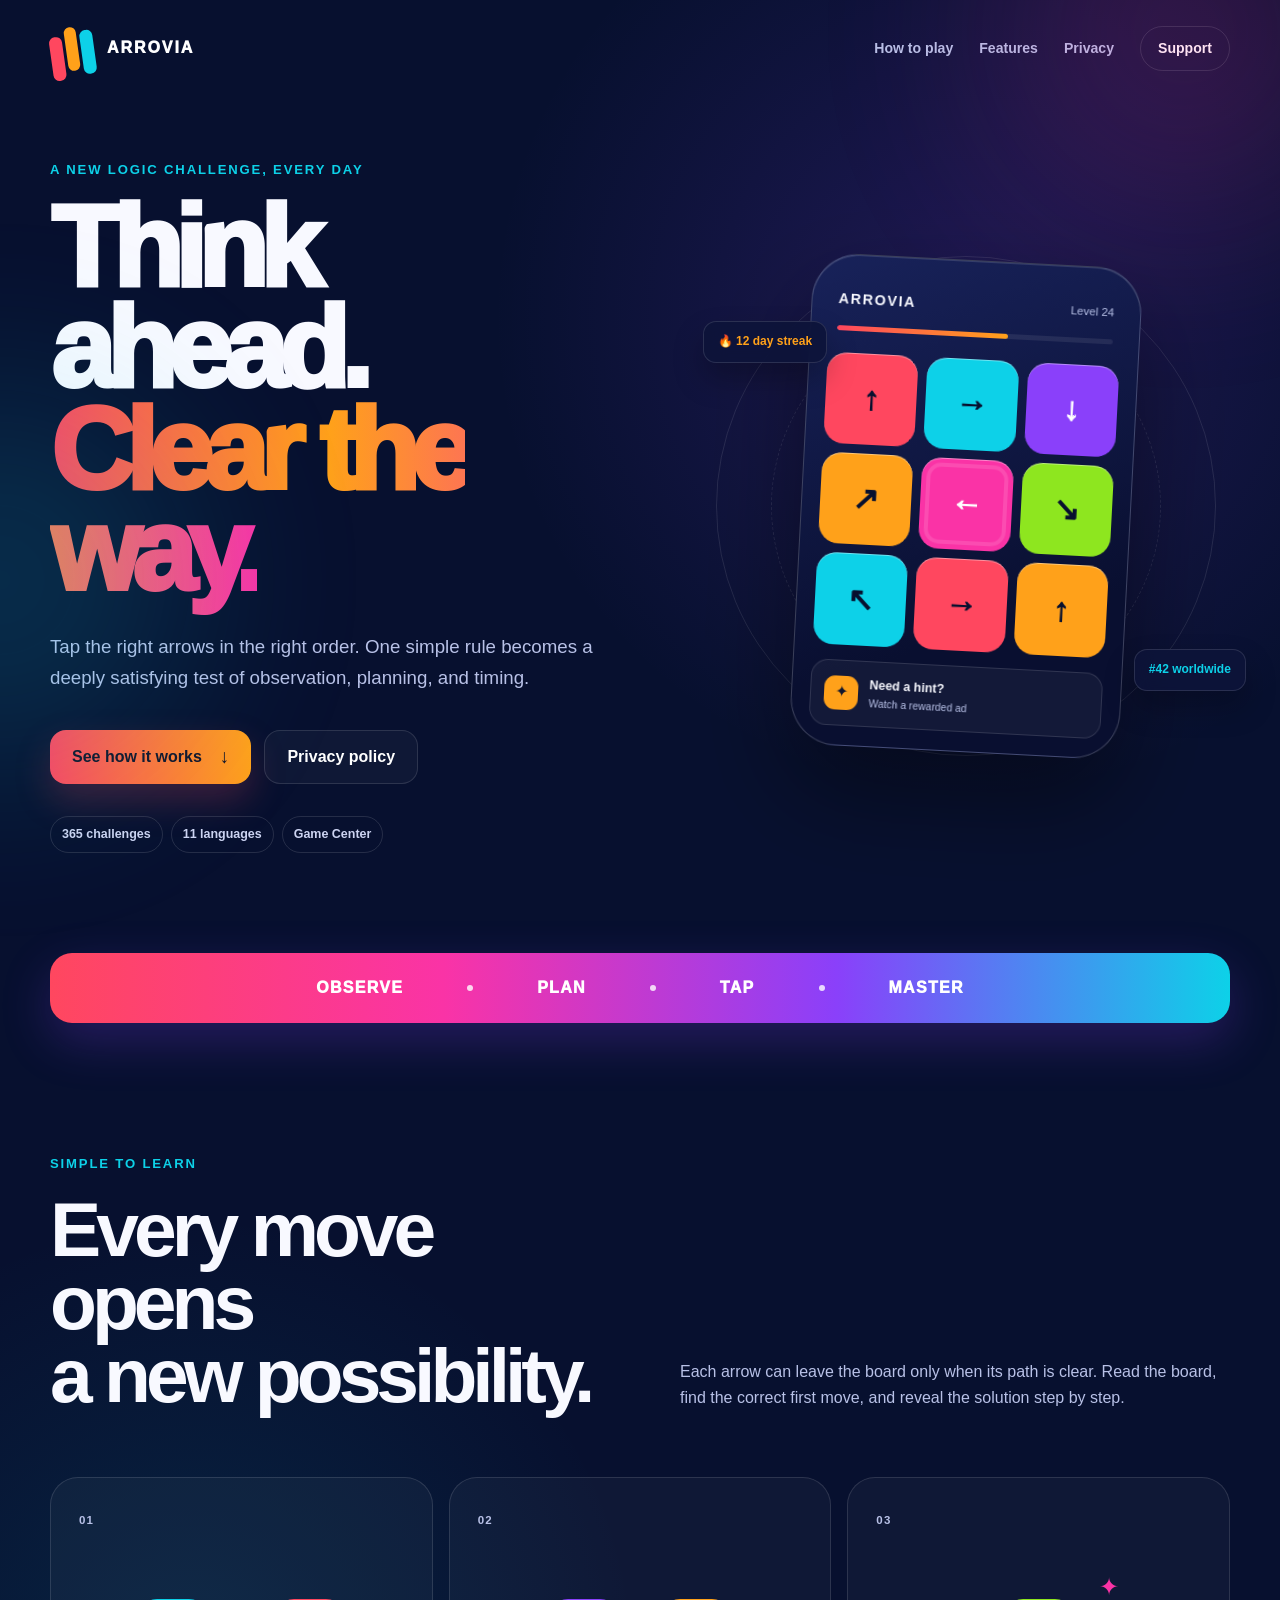
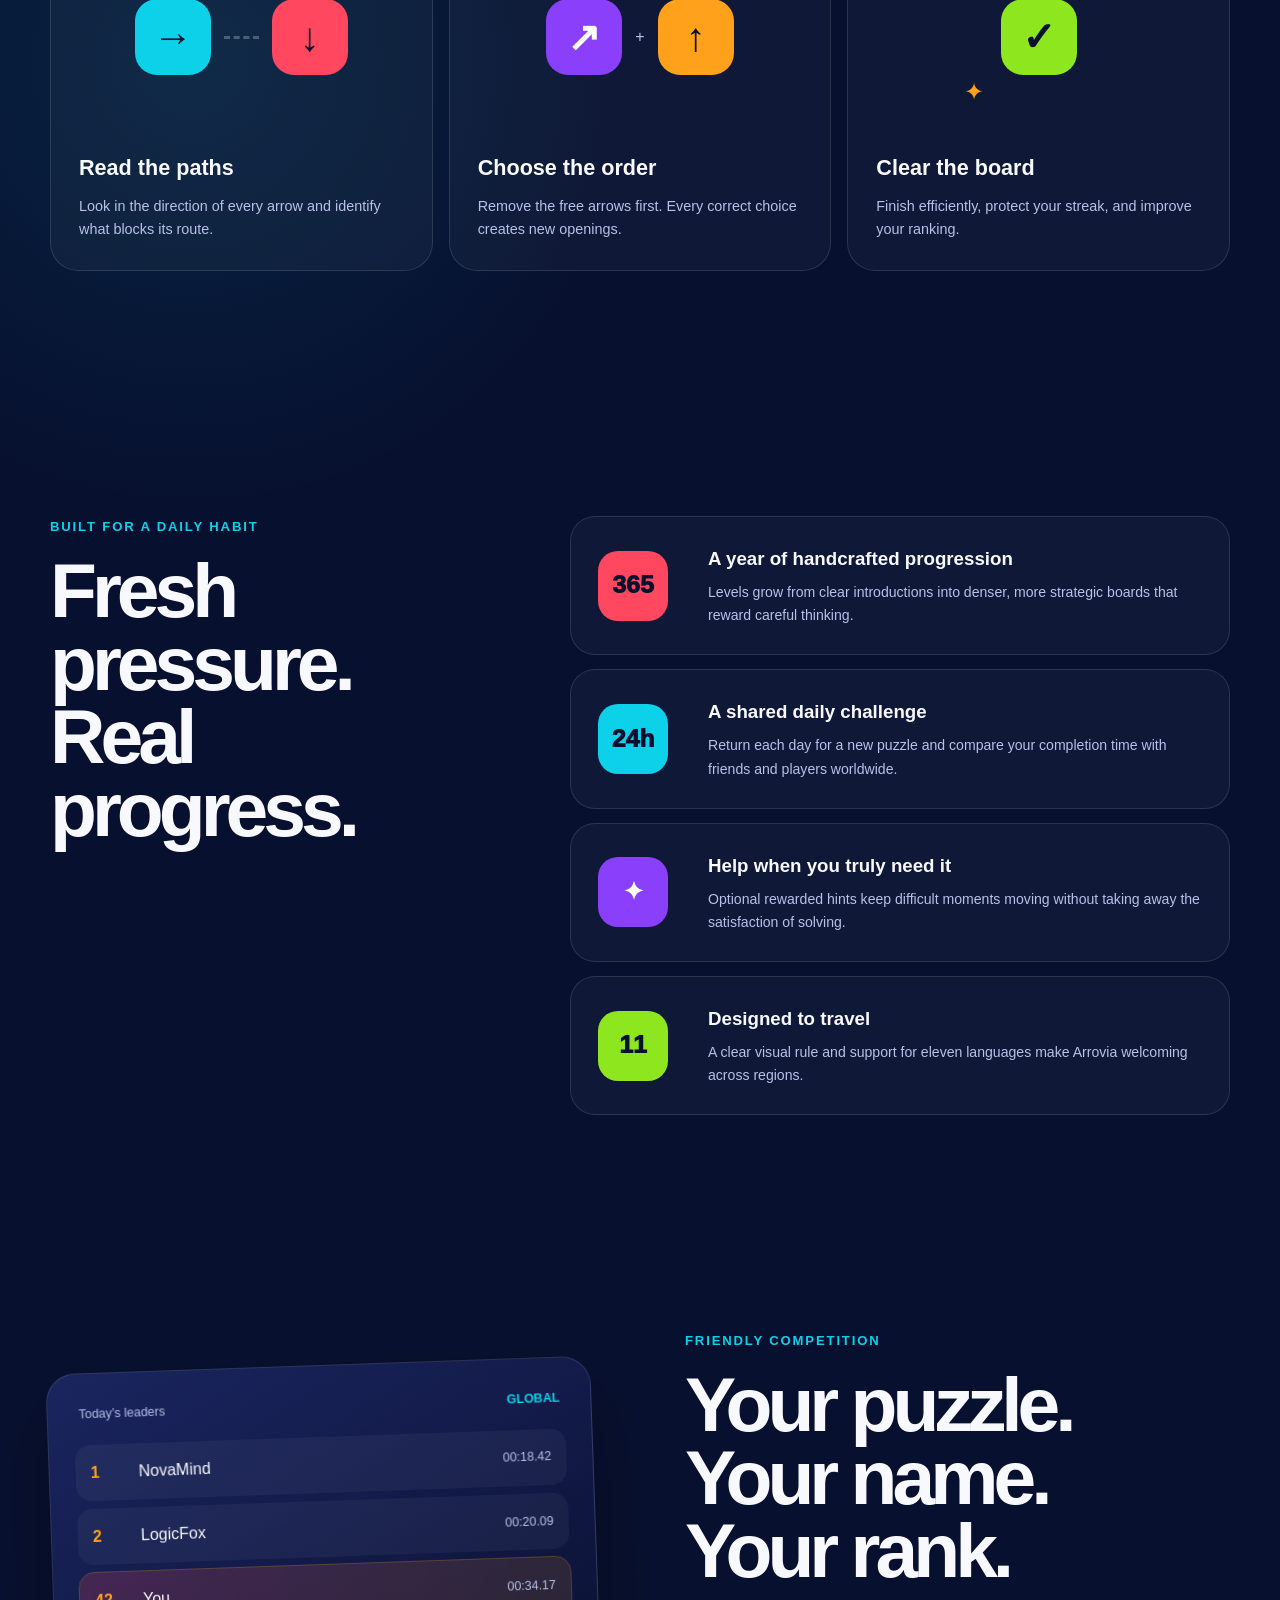
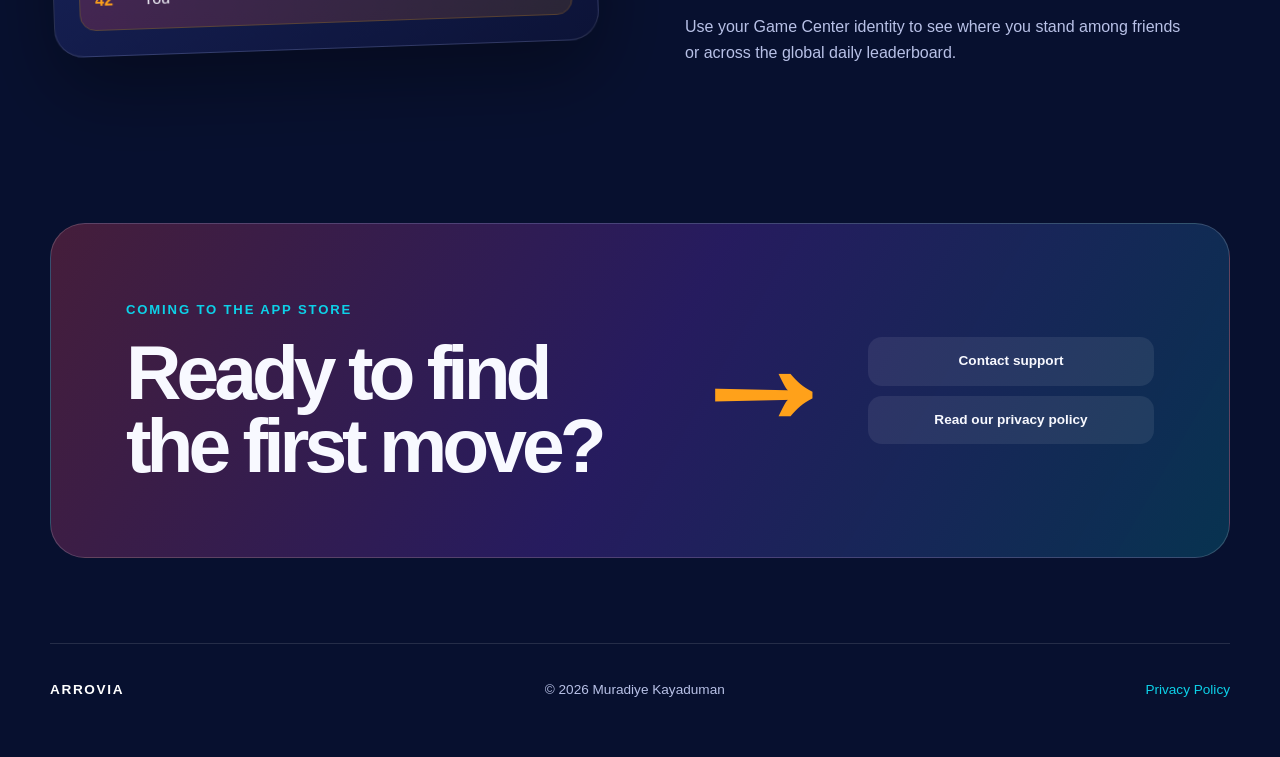
==== index.html @ 794c66dd "Add files via upload" ====
<!doctype html>
<html lang="en">
<head>
  <meta charset="utf-8">
  <meta name="viewport" content="width=device-width, initial-scale=1">
  <meta name="description" content="Arrovia is a colorful daily logic puzzle with hundreds of progressively challenging levels, rewarded hints, and Game Center leaderboards.">
  <meta name="theme-color" content="#07102f">
  <meta property="og:title" content="Arrovia — Think Ahead. Clear the Way.">
  <meta property="og:description" content="A vibrant logic puzzle that is easy to understand and increasingly difficult to master.">
  <meta property="og:type" content="website">
  <title>Arrovia — Daily Logic Puzzle</title>
  <link rel="stylesheet" href="styles.css">
</head>
<body class="landing-page">
  <div class="glow glow-one" aria-hidden="true"></div>
  <div class="glow glow-two" aria-hidden="true"></div>

  <header class="site-header">
    <a class="brand" href="#top" aria-label="Arrovia home">
      <span class="brand-mark" aria-hidden="true"><i></i><i></i><i></i></span>
      <span>ARROVIA</span>
    </a>
    <nav class="landing-nav" aria-label="Main navigation">
      <a href="#how">How to play</a>
      <a href="#features">Features</a>
      <a href="privacy.html">Privacy</a>
      <a class="nav-button" href="mailto:adiviumajans@gmail.com">Support</a>
    </nav>
  </header>

  <main id="top">
    <section class="launch-hero">
      <div class="launch-copy">
        <p class="eyebrow">A new logic challenge, every day</p>
        <h1>Think ahead.<br><span>Clear the way.</span></h1>
        <p>Tap the right arrows in the right order. One simple rule becomes a deeply satisfying test of observation, planning, and timing.</p>
        <div class="hero-actions">
          <a class="primary-button" href="#how">See how it works <span>↓</span></a>
          <a class="secondary-button" href="privacy.html">Privacy policy</a>
        </div>
        <div class="hero-tags" aria-label="Game highlights">
          <span>365 challenges</span>
          <span>11 languages</span>
          <span>Game Center</span>
        </div>
      </div>

      <div class="phone-scene" aria-label="Illustration of the Arrovia game board">
        <div class="orbit orbit-one"></div>
        <div class="orbit orbit-two"></div>
        <div class="phone-shell">
          <div class="phone-topbar"><strong>ARROVIA</strong><span>Level 24</span></div>
          <div class="mini-progress"><i></i></div>
          <div class="game-board" aria-hidden="true">
            <span class="coral">↑</span><span class="cyan">→</span><span class="violet">↓</span>
            <span class="orange">↗</span><span class="pink blocked">←</span><span class="lime">↘</span>
            <span class="cyan">↖</span><span class="coral">→</span><span class="orange">↑</span>
          </div>
          <div class="phone-hint"><span>✦</span><div><strong>Need a hint?</strong><small>Watch a rewarded ad</small></div></div>
        </div>
        <span class="floating-chip chip-one">🔥 12 day streak</span>
        <span class="floating-chip chip-two">#42 worldwide</span>
      </div>
    </section>

    <section class="color-ribbon" aria-label="Arrovia game qualities">
      <span>Observe</span><i></i><span>Plan</span><i></i><span>Tap</span><i></i><span>Master</span>
    </section>

    <section class="how-section" id="how">
      <div class="section-title">
        <p class="eyebrow">Simple to learn</p>
        <h2>Every move opens<br>a new possibility.</h2>
        <p>Each arrow can leave the board only when its path is clear. Read the board, find the correct first move, and reveal the solution step by step.</p>
      </div>

      <div class="steps-grid">
        <article>
          <span class="step-number">01</span>
          <div class="step-demo scan-demo"><b>→</b><em></em><b>↓</b></div>
          <h3>Read the paths</h3>
          <p>Look in the direction of every arrow and identify what blocks its route.</p>
        </article>
        <article>
          <span class="step-number">02</span>
          <div class="step-demo tap-demo"><b>↗</b><i>+</i><b>↑</b></div>
          <h3>Choose the order</h3>
          <p>Remove the free arrows first. Every correct choice creates new openings.</p>
        </article>
        <article>
          <span class="step-number">03</span>
          <div class="step-demo clear-demo"><b>✓</b><i>✦</i><em>✦</em></div>
          <h3>Clear the board</h3>
          <p>Finish efficiently, protect your streak, and improve your ranking.</p>
        </article>
      </div>
    </section>

    <section class="feature-section" id="features">
      <div class="feature-intro">
        <p class="eyebrow">Built for a daily habit</p>
        <h2>Fresh pressure.<br>Real progress.</h2>
      </div>
      <div class="feature-stack">
        <article class="feature-row coral-row">
          <span>365</span>
          <div><h3>A year of handcrafted progression</h3><p>Levels grow from clear introductions into denser, more strategic boards that reward careful thinking.</p></div>
        </article>
        <article class="feature-row cyan-row">
          <span>24h</span>
          <div><h3>A shared daily challenge</h3><p>Return each day for a new puzzle and compare your completion time with friends and players worldwide.</p></div>
        </article>
        <article class="feature-row violet-row">
          <span>✦</span>
          <div><h3>Help when you truly need it</h3><p>Optional rewarded hints keep difficult moments moving without taking away the satisfaction of solving.</p></div>
        </article>
        <article class="feature-row lime-row">
          <span>11</span>
          <div><h3>Designed to travel</h3><p>A clear visual rule and support for eleven languages make Arrovia welcoming across regions.</p></div>
        </article>
      </div>
    </section>

    <section class="leaderboard-section">
      <div class="rank-card">
        <div class="rank-head"><span>Today’s leaders</span><strong>GLOBAL</strong></div>
        <ol>
          <li><b>1</b><span>NovaMind</span><em>00:18.42</em></li>
          <li><b>2</b><span>LogicFox</span><em>00:20.09</em></li>
          <li class="you"><b>42</b><span>You</span><em>00:34.17</em></li>
        </ol>
      </div>
      <div class="leader-copy">
        <p class="eyebrow">Friendly competition</p>
        <h2>Your puzzle.<br>Your name.<br>Your rank.</h2>
        <p>Use your Game Center identity to see where you stand among friends or across the global daily leaderboard.</p>
      </div>
    </section>

    <section class="final-cta">
      <div>
        <p class="eyebrow">Coming to the App Store</p>
        <h2>Ready to find<br>the first move?</h2>
      </div>
      <div class="cta-mark" aria-hidden="true">→</div>
      <div class="cta-links">
        <a href="mailto:adiviumajans@gmail.com">Contact support</a>
        <a href="privacy.html">Read our privacy policy</a>
      </div>
    </section>
  </main>

  <footer>
    <strong>ARROVIA</strong>
    <span>© 2026 Muradiye Kayaduman</span>
    <a href="privacy.html">Privacy Policy</a>
  </footer>
</body>
</html>
---- styles.css ----
:root {
  --bg: #07102f;
  --panel: rgba(21, 31, 79, 0.72);
  --panel-strong: #111b4a;
  --text: #f8f9ff;
  --muted: #b8c1e7;
  --coral: #ff475f;
  --orange: #ffa11a;
  --cyan: #0dd1e8;
  --violet: #8a40fa;
  --lime: #8ee61f;
  --pink: #fa33a6;
  --line: rgba(255, 255, 255, 0.12);
}

* { box-sizing: border-box; }
html { scroll-behavior: smooth; }
body {
  margin: 0;
  min-width: 320px;
  color: var(--text);
  background:
    radial-gradient(circle at 76% 8%, rgba(138, 64, 250, 0.18), transparent 30rem),
    radial-gradient(circle at 15% 42%, rgba(13, 209, 232, 0.10), transparent 28rem),
    var(--bg);
  font-family: Inter, ui-rounded, "SF Pro Rounded", -apple-system, BlinkMacSystemFont, "Segoe UI", sans-serif;
  line-height: 1.65;
}

a { color: inherit; }
.glow { position: fixed; width: 24rem; height: 24rem; border-radius: 50%; filter: blur(100px); pointer-events: none; opacity: .16; }
.glow-one { top: -10rem; right: -6rem; background: var(--pink); }
.glow-two { bottom: 8rem; left: -12rem; background: var(--cyan); }

.site-header {
  width: min(1180px, calc(100% - 40px));
  margin: 0 auto;
  padding: 26px 0;
  display: flex;
  align-items: center;
  justify-content: space-between;
}
.brand { display: inline-flex; align-items: center; gap: 13px; color: white; text-decoration: none; font-weight: 950; letter-spacing: .12em; }
.brand-mark { width: 44px; height: 44px; display: grid; grid-template-columns: repeat(3, 1fr); gap: 3px; transform: rotate(-8deg); }
.brand-mark i { border-radius: 6px; }
.brand-mark i:nth-child(1) { background: var(--coral); transform: translateY(8px); }
.brand-mark i:nth-child(2) { background: var(--orange); }
.brand-mark i:nth-child(3) { background: var(--cyan); transform: translateY(5px); }
.contact-link { padding: 10px 18px; border: 1px solid var(--line); border-radius: 999px; text-decoration: none; color: var(--muted); font-weight: 750; }
.contact-link:hover { color: white; border-color: rgba(255,255,255,.35); }

main, footer { width: min(1180px, calc(100% - 40px)); margin-inline: auto; }
.hero { min-height: 560px; padding: 80px 0 90px; display: grid; grid-template-columns: 1.15fr .85fr; gap: 70px; align-items: center; }
.eyebrow { margin: 0 0 16px; color: var(--cyan); font-size: .82rem; font-weight: 900; letter-spacing: .14em; text-transform: uppercase; }
h1 { margin: 0; max-width: 760px; font-size: clamp(4rem, 9vw, 7.7rem); line-height: .88; letter-spacing: -.075em; font-weight: 950; }
h1 span { background: linear-gradient(90deg, var(--coral), var(--orange) 45%, var(--pink)); -webkit-background-clip: text; background-clip: text; color: transparent; }
.hero-text { max-width: 700px; margin: 32px 0 0; color: var(--muted); font-size: 1.15rem; }
.date-row { margin-top: 30px; display: flex; flex-wrap: wrap; gap: 10px; }
.date-row span { padding: 8px 12px; border: 1px solid var(--line); border-radius: 10px; color: #dce1fa; font-size: .82rem; }

.puzzle-art { width: min(100%, 400px); aspect-ratio: 1; margin-inline: auto; display: grid; grid-template-columns: repeat(3, 1fr); gap: 13px; transform: rotate(5deg); }
.tile { display: grid; place-items: center; border-radius: 30px; color: #08102e; font-size: clamp(2.4rem, 6vw, 4.8rem); font-weight: 950; box-shadow: 0 25px 50px rgba(0,0,0,.25), inset 0 1px rgba(255,255,255,.45); }
.tile:nth-child(2), .tile:nth-child(5) { transform: translateY(-18px); }
.coral { background: var(--coral); }.orange { background: var(--orange); }.cyan { background: var(--cyan); }
.violet { background: var(--violet); color: white; }.lime { background: var(--lime); }.pink { background: var(--pink); color: white; }

.quick-facts { display: grid; grid-template-columns: repeat(3, 1fr); border: 1px solid var(--line); border-radius: 26px; overflow: hidden; background: rgba(255,255,255,.035); backdrop-filter: blur(16px); }
.quick-facts article { padding: 28px; }
.quick-facts article + article { border-left: 1px solid var(--line); }
.quick-facts strong, .quick-facts span { display: block; }
.quick-facts strong { margin-bottom: 6px; font-size: 1.03rem; }
.quick-facts span { color: var(--muted); font-size: .9rem; }

.policy-layout { padding: 100px 0; display: grid; grid-template-columns: 210px minmax(0, 1fr); gap: 48px; align-items: start; }
aside { position: sticky; top: 28px; }
aside p { margin: 0 0 14px; color: var(--muted); font-size: .75rem; font-weight: 850; letter-spacing: .12em; text-transform: uppercase; }
aside nav { display: grid; gap: 3px; }
aside a { padding: 9px 12px; color: #cbd2ef; text-decoration: none; border-left: 2px solid transparent; }
aside a:hover { color: white; border-color: var(--cyan); background: rgba(255,255,255,.04); }

.policy-card { border: 1px solid var(--line); border-radius: 34px; background: var(--panel); box-shadow: 0 30px 80px rgba(0,0,0,.25); backdrop-filter: blur(20px); overflow: hidden; }
.policy-card > section { padding: 56px clamp(26px, 6vw, 72px); scroll-margin-top: 20px; }
.policy-card > section + section { border-top: 1px solid var(--line); }
.section-number { display: inline-grid; place-items: center; min-width: 38px; height: 28px; padding: 0 9px; border-radius: 9px; background: linear-gradient(135deg, var(--violet), var(--pink)); font-weight: 900; font-size: .74rem; }
h2 { margin: 16px 0 20px; font-size: clamp(1.75rem, 3vw, 2.65rem); line-height: 1.08; letter-spacing: -.04em; }
.policy-card p { color: #c8d0ef; }
.policy-card p:last-child { margin-bottom: 0; }
.text-link { color: var(--cyan); text-decoration: none; font-weight: 800; }
.link-panel { margin-top: 26px; display: grid; grid-template-columns: 1fr 1fr; gap: 12px; }
.link-panel a { padding: 16px 18px; border-radius: 15px; background: rgba(13,209,232,.10); border: 1px solid rgba(13,209,232,.22); text-decoration: none; font-weight: 800; font-size: .9rem; }
.link-panel a span { float: right; color: var(--cyan); }
.choice-list { margin: 26px 0 0; padding: 0; display: grid; gap: 12px; list-style: none; }
.choice-list li { display: grid; grid-template-columns: 42px 1fr; gap: 14px; align-items: start; color: #c8d0ef; }
.choice-list li span { width: 36px; height: 36px; display: grid; place-items: center; border-radius: 11px; background: rgba(255,161,26,.13); color: var(--orange); font-size: .74rem; font-weight: 900; }
.contact-card { display: flex; justify-content: space-between; gap: 30px; align-items: center; background: linear-gradient(120deg, rgba(138,64,250,.23), rgba(250,51,166,.13)); }
.contact-card a { padding: 14px 20px; border-radius: 14px; background: linear-gradient(90deg, var(--coral), var(--orange)); color: #11162f; text-decoration: none; font-weight: 950; white-space: nowrap; }

footer { padding: 35px 0 55px; border-top: 1px solid var(--line); display: flex; gap: 20px; justify-content: space-between; color: var(--muted); font-size: .85rem; }
footer strong { color: white; letter-spacing: .12em; }
footer a { color: var(--cyan); text-decoration: none; }

@media (max-width: 820px) {
  .hero { grid-template-columns: 1fr; padding-top: 55px; }
  .puzzle-art { max-width: 330px; }
  .quick-facts { grid-template-columns: 1fr; }
  .quick-facts article + article { border-left: 0; border-top: 1px solid var(--line); }
  .policy-layout { grid-template-columns: 1fr; padding-top: 70px; }
  aside { display: none; }
  .link-panel { grid-template-columns: 1fr; }
  .contact-card { align-items: flex-start; flex-direction: column; }
}

@media (max-width: 560px) {
  .site-header, main, footer { width: min(100% - 26px, 1180px); }
  .site-header { padding-top: 18px; }
  h1 { font-size: clamp(3.6rem, 19vw, 5.5rem); }
  .hero { min-height: 0; padding-bottom: 65px; }
  .puzzle-art { gap: 8px; }
  .tile { border-radius: 20px; }
  .policy-card { border-radius: 25px; }
  .policy-card > section { padding-block: 42px; }
  footer { flex-direction: column; }
}

@media (prefers-reduced-motion: reduce) { html { scroll-behavior: auto; } }

/* Landing page */
.landing-nav { display: flex; align-items: center; gap: 26px; }
.landing-nav a { color: var(--muted); text-decoration: none; font-size: .88rem; font-weight: 750; }
.landing-nav a:hover { color: white; }
.landing-nav .nav-button { padding: 10px 17px; border: 1px solid var(--line); border-radius: 999px; color: white; }

.launch-hero { min-height: 720px; padding: 62px 0 100px; display: grid; grid-template-columns: 1.05fr .95fr; gap: 70px; align-items: center; }
.launch-copy > p:not(.eyebrow) { max-width: 670px; margin: 30px 0 0; color: var(--muted); font-size: 1.17rem; }
.hero-actions { margin-top: 36px; display: flex; flex-wrap: wrap; gap: 13px; }
.primary-button, .secondary-button { display: inline-flex; align-items: center; justify-content: center; gap: 18px; min-height: 54px; padding: 0 22px; border-radius: 16px; text-decoration: none; font-weight: 900; }
.primary-button { color: #12152b; background: linear-gradient(90deg, var(--coral), var(--orange)); box-shadow: 0 16px 36px rgba(255,71,95,.22); }
.primary-button span { font-size: 1.2rem; }
.secondary-button { border: 1px solid var(--line); color: white; background: rgba(255,255,255,.035); }
.hero-tags { margin-top: 32px; display: flex; flex-wrap: wrap; gap: 8px; }
.hero-tags span { padding: 7px 11px; border: 1px solid var(--line); border-radius: 999px; color: #cdd4f2; font-size: .78rem; font-weight: 750; }

.phone-scene { position: relative; min-height: 560px; display: grid; place-items: center; }
.orbit { position: absolute; border: 1px solid rgba(255,255,255,.1); border-radius: 50%; }
.orbit-one { width: 500px; height: 500px; }
.orbit-two { width: 390px; height: 390px; border-style: dashed; transform: rotate(25deg); }
.phone-shell { position: relative; z-index: 2; width: min(330px, 85vw); padding: 21px 18px 19px; border: 1px solid rgba(255,255,255,.2); border-radius: 47px; background: linear-gradient(160deg, #18225a, #090f30 72%); box-shadow: 0 45px 100px rgba(0,0,0,.45), inset 0 1px rgba(255,255,255,.13); transform: rotate(3deg); }
.phone-topbar { display: flex; justify-content: space-between; align-items: center; padding: 12px 8px 14px; }
.phone-topbar strong { font-size: .9rem; letter-spacing: .11em; }
.phone-topbar span { color: var(--muted); font-size: .72rem; }
.mini-progress { height: 5px; margin: 0 8px 22px; overflow: hidden; background: rgba(255,255,255,.08); border-radius: 99px; }
.mini-progress i { display: block; width: 62%; height: 100%; border-radius: inherit; background: linear-gradient(90deg, var(--coral), var(--orange)); }
.game-board { display: grid; grid-template-columns: repeat(3, 1fr); gap: 9px; }
.game-board span { aspect-ratio: 1; display: grid; place-items: center; border-radius: 20px; color: #07102f; font-size: 2rem; font-weight: 950; box-shadow: inset 0 1px rgba(255,255,255,.4); }
.game-board .violet, .game-board .pink { color: white; }
.game-board .blocked { outline: 4px solid rgba(255,255,255,.12); outline-offset: -9px; }
.phone-hint { margin-top: 15px; padding: 13px; display: flex; gap: 11px; align-items: center; border: 1px solid var(--line); border-radius: 17px; background: rgba(255,255,255,.045); }
.phone-hint > span { width: 34px; height: 34px; display: grid; place-items: center; border-radius: 11px; color: #10162d; background: var(--orange); }
.phone-hint strong, .phone-hint small { display: block; }
.phone-hint strong { font-size: .78rem; }.phone-hint small { color: var(--muted); font-size: .65rem; }
.floating-chip { position: absolute; z-index: 3; padding: 10px 14px; border: 1px solid var(--line); border-radius: 13px; background: rgba(13,20,57,.88); box-shadow: 0 16px 30px rgba(0,0,0,.25); backdrop-filter: blur(10px); font-size: .75rem; font-weight: 850; }
.chip-one { top: 17%; left: 0; color: var(--orange); }.chip-two { right: -3%; bottom: 17%; color: var(--cyan); }

.color-ribbon { width: 100%; padding: 22px 28px; display: flex; align-items: center; justify-content: center; gap: clamp(18px, 5vw, 65px); border-radius: 22px; background: linear-gradient(90deg, var(--coral), var(--pink), var(--violet), var(--cyan)); color: white; font-weight: 950; letter-spacing: .08em; text-transform: uppercase; box-shadow: 0 18px 50px rgba(138,64,250,.24); }
.color-ribbon i { width: 6px; height: 6px; border-radius: 50%; background: white; opacity: .8; }

.how-section { padding: 130px 0; }
.section-title { display: grid; grid-template-columns: 1fr 1fr; gap: 30px 80px; align-items: end; }
.section-title .eyebrow { grid-column: 1 / -1; margin-bottom: -12px; }
.section-title h2, .feature-intro h2, .leader-copy h2, .final-cta h2 { margin: 0; font-size: clamp(2.8rem, 6vw, 5.5rem); line-height: .95; letter-spacing: -.065em; }
.section-title > p:last-child { margin: 0; color: var(--muted); }
.steps-grid { margin-top: 65px; display: grid; grid-template-columns: repeat(3, 1fr); gap: 16px; }
.steps-grid article { position: relative; padding: 28px; min-height: 390px; border: 1px solid var(--line); border-radius: 28px; background: rgba(255,255,255,.035); overflow: hidden; }
.step-number { color: var(--muted); font-size: .72rem; font-weight: 900; letter-spacing: .1em; }
.steps-grid h3 { margin: 28px 0 9px; font-size: 1.35rem; }
.steps-grid p { margin: 0; color: var(--muted); font-size: .9rem; }
.step-demo { height: 170px; margin-top: 20px; position: relative; display: flex; align-items: center; justify-content: center; gap: 13px; }
.step-demo b { width: 76px; height: 76px; display: grid; place-items: center; border-radius: 22px; color: #09102e; background: var(--cyan); font-size: 2.5rem; font-style: normal; }
.scan-demo b:last-child { background: var(--coral); }.scan-demo em { width: 35px; border-top: 3px dashed rgba(255,255,255,.25); }
.tap-demo b { background: var(--violet); color: white; }.tap-demo b:last-child { background: var(--orange); color: #09102e; }.tap-demo i { color: var(--muted); font-style: normal; }
.clear-demo b { background: var(--lime); }.clear-demo i, .clear-demo em { position: absolute; color: var(--pink); font-style: normal; font-size: 1.5rem; }.clear-demo i { transform: translate(70px,-50px); }.clear-demo em { transform: translate(-65px,55px); color: var(--orange); }

.feature-section { padding: 115px 0; display: grid; grid-template-columns: .8fr 1.2fr; gap: 80px; align-items: start; }
.feature-intro { position: sticky; top: 40px; }
.feature-stack { display: grid; gap: 14px; }
.feature-row { padding: 27px; display: grid; grid-template-columns: 90px 1fr; gap: 20px; align-items: center; border: 1px solid var(--line); border-radius: 25px; background: rgba(255,255,255,.035); }
.feature-row > span { width: 70px; height: 70px; display: grid; place-items: center; border-radius: 20px; font-size: 1.55rem; font-weight: 950; color: #09102e; }
.feature-row h3 { margin: 0 0 6px; font-size: 1.17rem; }.feature-row p { margin: 0; color: var(--muted); font-size: .88rem; }
.coral-row > span { background: var(--coral); }.cyan-row > span { background: var(--cyan); }.violet-row > span { background: var(--violet); color: white; }.lime-row > span { background: var(--lime); }

.leaderboard-section { padding: 100px 0 140px; display: grid; grid-template-columns: 1fr 1fr; gap: 90px; align-items: center; }
.rank-card { padding: 26px; border-radius: 29px; background: linear-gradient(150deg, #1a255f, #0c1337); border: 1px solid var(--line); box-shadow: 0 35px 80px rgba(0,0,0,.35); transform: rotate(-2deg); }
.rank-head { padding: 4px 5px 20px; display: flex; justify-content: space-between; color: var(--muted); font-size: .78rem; }.rank-head strong { color: var(--cyan); }
.rank-card ol { margin: 0; padding: 0; display: grid; gap: 8px; list-style: none; }
.rank-card li { padding: 15px; display: grid; grid-template-columns: 36px 1fr auto; gap: 12px; align-items: center; border-radius: 15px; background: rgba(255,255,255,.045); }
.rank-card li b { color: var(--orange); }.rank-card li em { color: var(--muted); font-size: .78rem; font-style: normal; }.rank-card li.you { background: linear-gradient(90deg, rgba(255,71,95,.2), rgba(255,161,26,.12)); outline: 1px solid rgba(255,161,26,.3); }
.leader-copy > p:last-child { color: var(--muted); max-width: 500px; margin-top: 27px; }

.final-cta { margin-bottom: 85px; padding: clamp(35px, 7vw, 75px); display: grid; grid-template-columns: 1.2fr .35fr .65fr; gap: 30px; align-items: center; border-radius: 35px; background: linear-gradient(120deg, rgba(255,71,95,.25), rgba(138,64,250,.24) 50%, rgba(13,209,232,.18)); border: 1px solid rgba(255,255,255,.17); overflow: hidden; }
.cta-mark { font-size: clamp(5rem, 12vw, 10rem); line-height: 1; color: var(--orange); font-weight: 950; }
.cta-links { display: grid; gap: 10px; }.cta-links a { padding: 13px 16px; border-radius: 14px; background: rgba(255,255,255,.08); text-decoration: none; text-align: center; font-weight: 850; font-size: .85rem; }

@media (max-width: 900px) {
  .landing-nav a:not(.nav-button) { display: none; }
  .launch-hero, .feature-section, .leaderboard-section { grid-template-columns: 1fr; }
  .feature-intro { position: static; }
  .section-title { grid-template-columns: 1fr; }
  .steps-grid { grid-template-columns: 1fr; }
  .steps-grid article { min-height: 340px; }
  .final-cta { grid-template-columns: 1fr; }
  .cta-mark { display: none; }
}

@media (max-width: 560px) {
  .landing-nav .nav-button { padding: 8px 12px; font-size: .78rem; }
  .launch-hero { padding-top: 50px; }
  .phone-scene { min-height: 480px; }
  .orbit-one { width: 360px; height: 360px; }.orbit-two { width: 300px; height: 300px; }
  .floating-chip { display: none; }
  .color-ribbon { gap: 13px; font-size: .67rem; padding-inline: 14px; }
  .feature-row { grid-template-columns: 68px 1fr; padding: 20px; }
  .feature-row > span { width: 58px; height: 58px; }
}
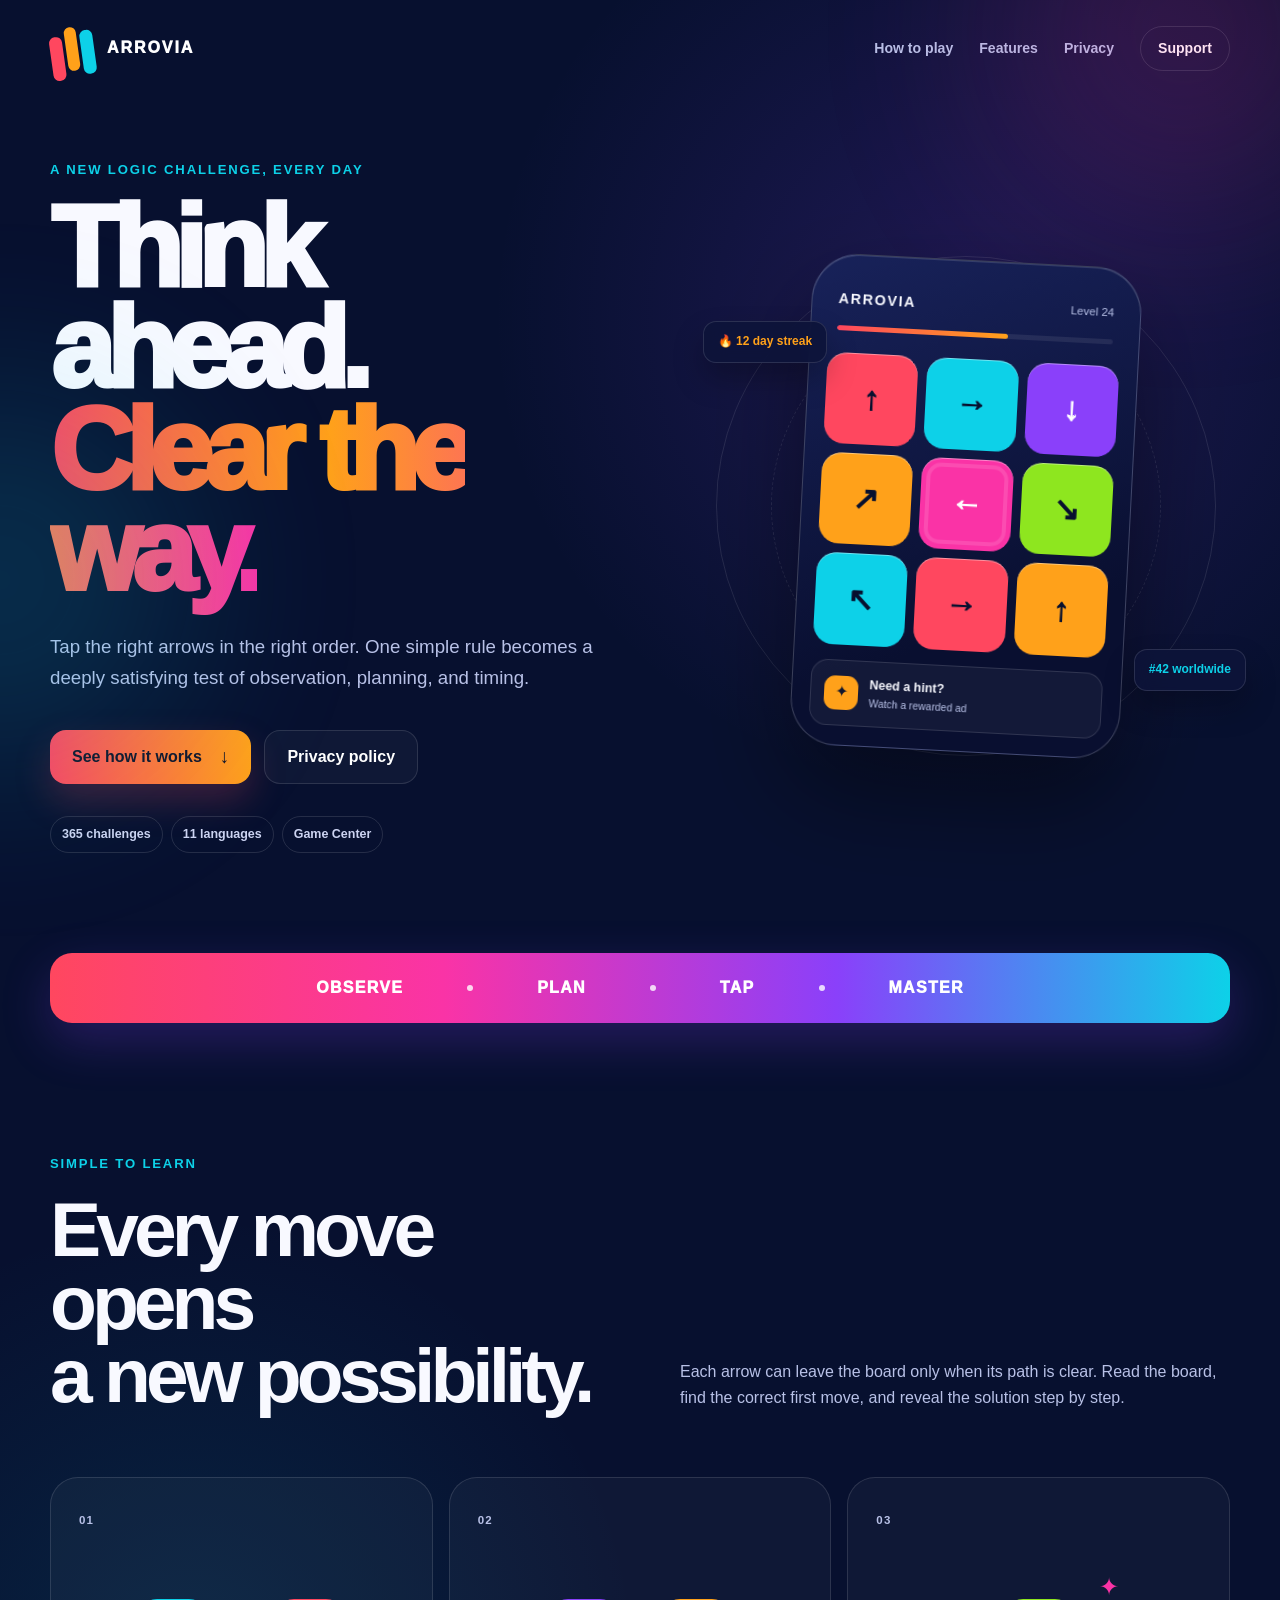
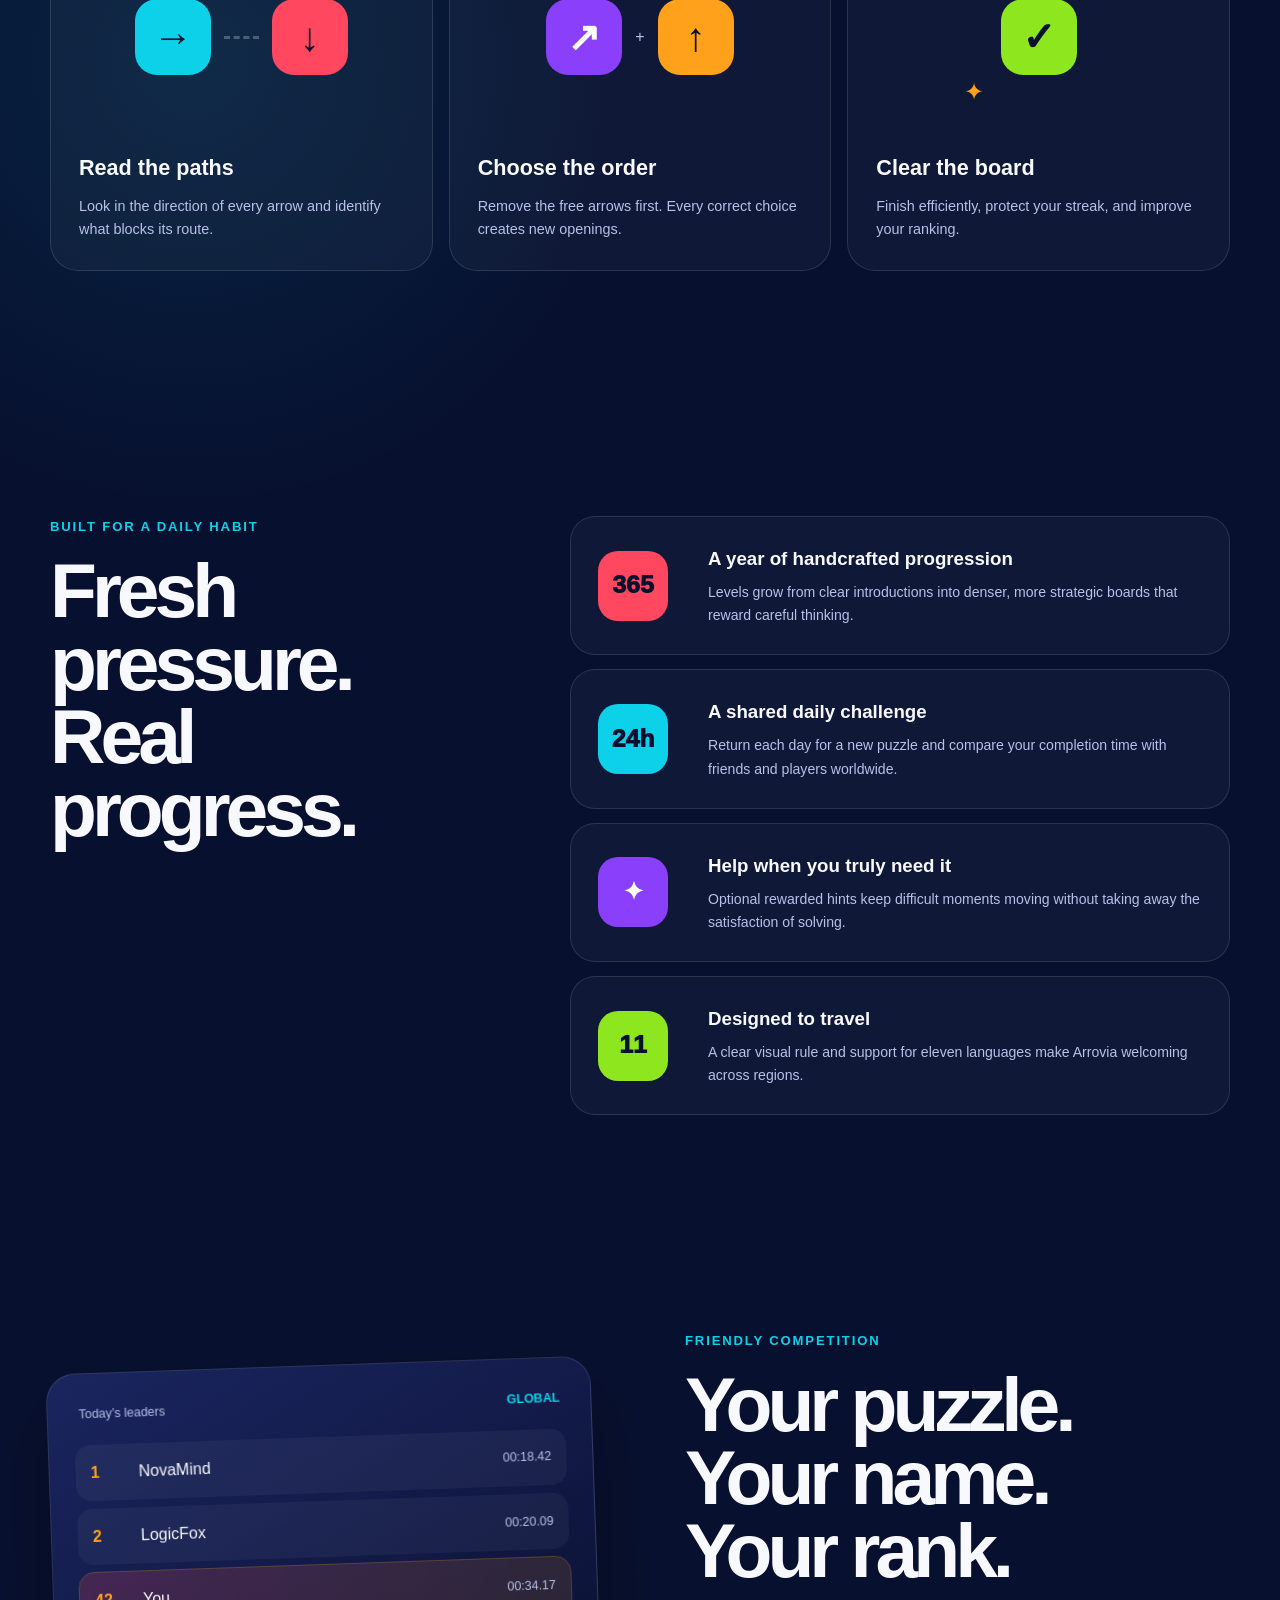
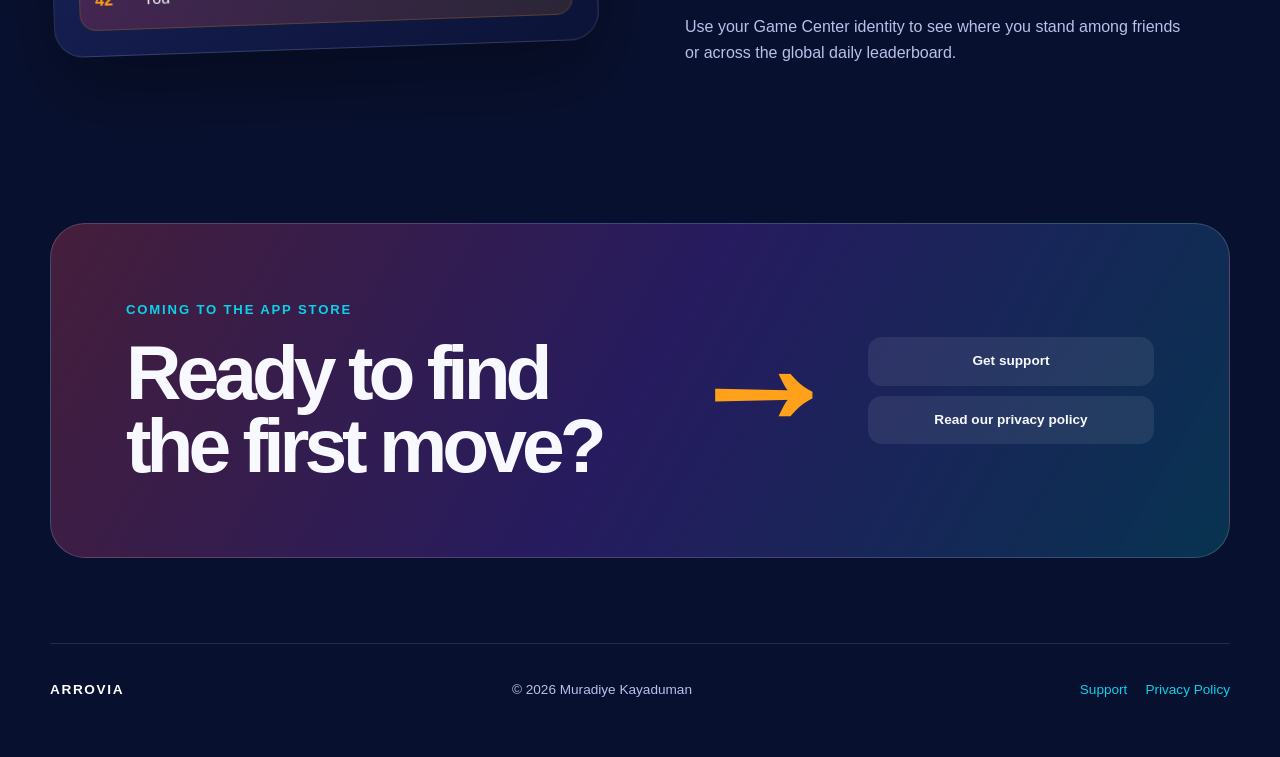
==== commit 0f407343: "Add files via upload" ====
--- a/index.html
+++ b/index.html
@@ -24,7 +24,7 @@
       <a href="#how">How to play</a>
       <a href="#features">Features</a>
       <a href="privacy.html">Privacy</a>
-      <a class="nav-button" href="mailto:adiviumajans@gmail.com">Support</a>
+      <a class="nav-button" href="support.html">Support</a>
     </nav>
   </header>
 
@@ -144,7 +144,7 @@
       </div>
       <div class="cta-mark" aria-hidden="true">→</div>
       <div class="cta-links">
-        <a href="mailto:adiviumajans@gmail.com">Contact support</a>
+        <a href="support.html">Get support</a>
         <a href="privacy.html">Read our privacy policy</a>
       </div>
     </section>
@@ -153,7 +153,7 @@
   <footer>
     <strong>ARROVIA</strong>
     <span>© 2026 Muradiye Kayaduman</span>
-    <a href="privacy.html">Privacy Policy</a>
+    <span class="footer-links"><a href="support.html">Support</a><a href="privacy.html">Privacy Policy</a></span>
   </footer>
 </body>
 </html>
--- a/styles.css
+++ b/styles.css
@@ -98,6 +98,7 @@
 footer { padding: 35px 0 55px; border-top: 1px solid var(--line); display: flex; gap: 20px; justify-content: space-between; color: var(--muted); font-size: .85rem; }
 footer strong { color: white; letter-spacing: .12em; }
 footer a { color: var(--cyan); text-decoration: none; }
+.footer-links { display: flex; flex-wrap: wrap; gap: 18px; }
 
 @media (max-width: 820px) {
   .hero { grid-template-columns: 1fr; padding-top: 55px; }
@@ -120,6 +121,47 @@
   .policy-card { border-radius: 25px; }
   .policy-card > section { padding-block: 42px; }
   footer { flex-direction: column; }
+}
+
+/* Support page */
+.support-hero { min-height: 560px; padding: 70px 0 95px; display: grid; grid-template-columns: 1.2fr .8fr; gap: 70px; align-items: center; }
+.support-hero h1 { font-size: clamp(3.8rem, 8vw, 7rem); }
+.support-symbol { position: relative; width: min(360px, 85vw); aspect-ratio: 1; margin-inline: auto; display: grid; place-items: center; border: 1px solid var(--line); border-radius: 42%; background: linear-gradient(145deg, rgba(138,64,250,.32), rgba(13,209,232,.16)); box-shadow: 0 40px 90px rgba(0,0,0,.3); transform: rotate(5deg); }
+.support-symbol span { width: 160px; height: 160px; display: grid; place-items: center; border-radius: 40px; background: linear-gradient(135deg, var(--coral), var(--orange)); color: #10152f; font-size: 7rem; font-weight: 950; transform: rotate(-5deg); }
+.support-symbol i, .support-symbol b { position: absolute; font-style: normal; font-size: 2.5rem; }
+.support-symbol i { top: 12%; right: 13%; color: var(--cyan); }.support-symbol b { bottom: 12%; left: 13%; color: var(--pink); }
+.support-grid { display: grid; grid-template-columns: repeat(3, 1fr); gap: 16px; }
+.support-tile { min-height: 340px; padding: 30px; border: 1px solid var(--line); border-radius: 28px; background: rgba(255,255,255,.04); }
+.support-tile > span { width: 48px; height: 48px; display: grid; place-items: center; border-radius: 15px; color: #09102e; font-size: .8rem; font-weight: 950; }
+.support-tile h2 { margin: 75px 0 14px; font-size: 1.55rem; }
+.support-tile p { margin: 0; color: var(--muted); font-size: .92rem; }
+.coral-help > span { background: var(--coral); }.cyan-help > span { background: var(--cyan); }.violet-help > span { background: var(--violet); color: white; }
+.faq-section { padding: 130px 0; display: grid; grid-template-columns: .75fr 1.25fr; gap: 85px; align-items: start; }
+.faq-title h2 { margin: 0; font-size: clamp(2.8rem, 5vw, 5rem); }
+.faq-list { display: grid; gap: 10px; }
+.faq-list details { border: 1px solid var(--line); border-radius: 20px; background: rgba(255,255,255,.035); overflow: hidden; }
+.faq-list summary { padding: 22px 24px; cursor: pointer; font-weight: 850; }
+.faq-list details[open] summary { color: var(--cyan); }
+.faq-list details p { margin: 0; padding: 0 24px 24px; color: var(--muted); }
+.support-contact { margin-bottom: 85px; padding: clamp(32px, 6vw, 65px); display: grid; grid-template-columns: 1fr auto; gap: 50px; align-items: center; border: 1px solid rgba(255,255,255,.17); border-radius: 34px; background: linear-gradient(120deg, rgba(255,71,95,.22), rgba(138,64,250,.22), rgba(13,209,232,.15)); }
+.support-contact h2 { margin: 0 0 14px; font-size: clamp(2.2rem, 5vw, 4rem); }
+.support-contact p:last-child { max-width: 720px; margin-bottom: 0; color: var(--muted); }
+.support-contact > a { padding: 17px 22px; border-radius: 16px; background: linear-gradient(90deg, var(--coral), var(--orange)); color: #10152f; text-decoration: none; white-space: nowrap; font-weight: 950; }
+.support-contact > a span { margin-left: 18px; }
+
+@media (max-width: 900px) {
+  .support-hero, .faq-section { grid-template-columns: 1fr; }
+  .support-grid { grid-template-columns: 1fr; }
+  .support-tile { min-height: 280px; }
+  .support-contact { grid-template-columns: 1fr; }
+  .support-contact > a { width: fit-content; }
+}
+
+@media (max-width: 560px) {
+  .support-hero { min-height: 0; padding-top: 50px; }
+  .support-symbol { max-width: 290px; }
+  .support-symbol span { width: 130px; height: 130px; font-size: 5.5rem; }
+  .faq-section { padding-block: 90px; }
 }
 
 @media (prefers-reduced-motion: reduce) { html { scroll-behavior: auto; } }
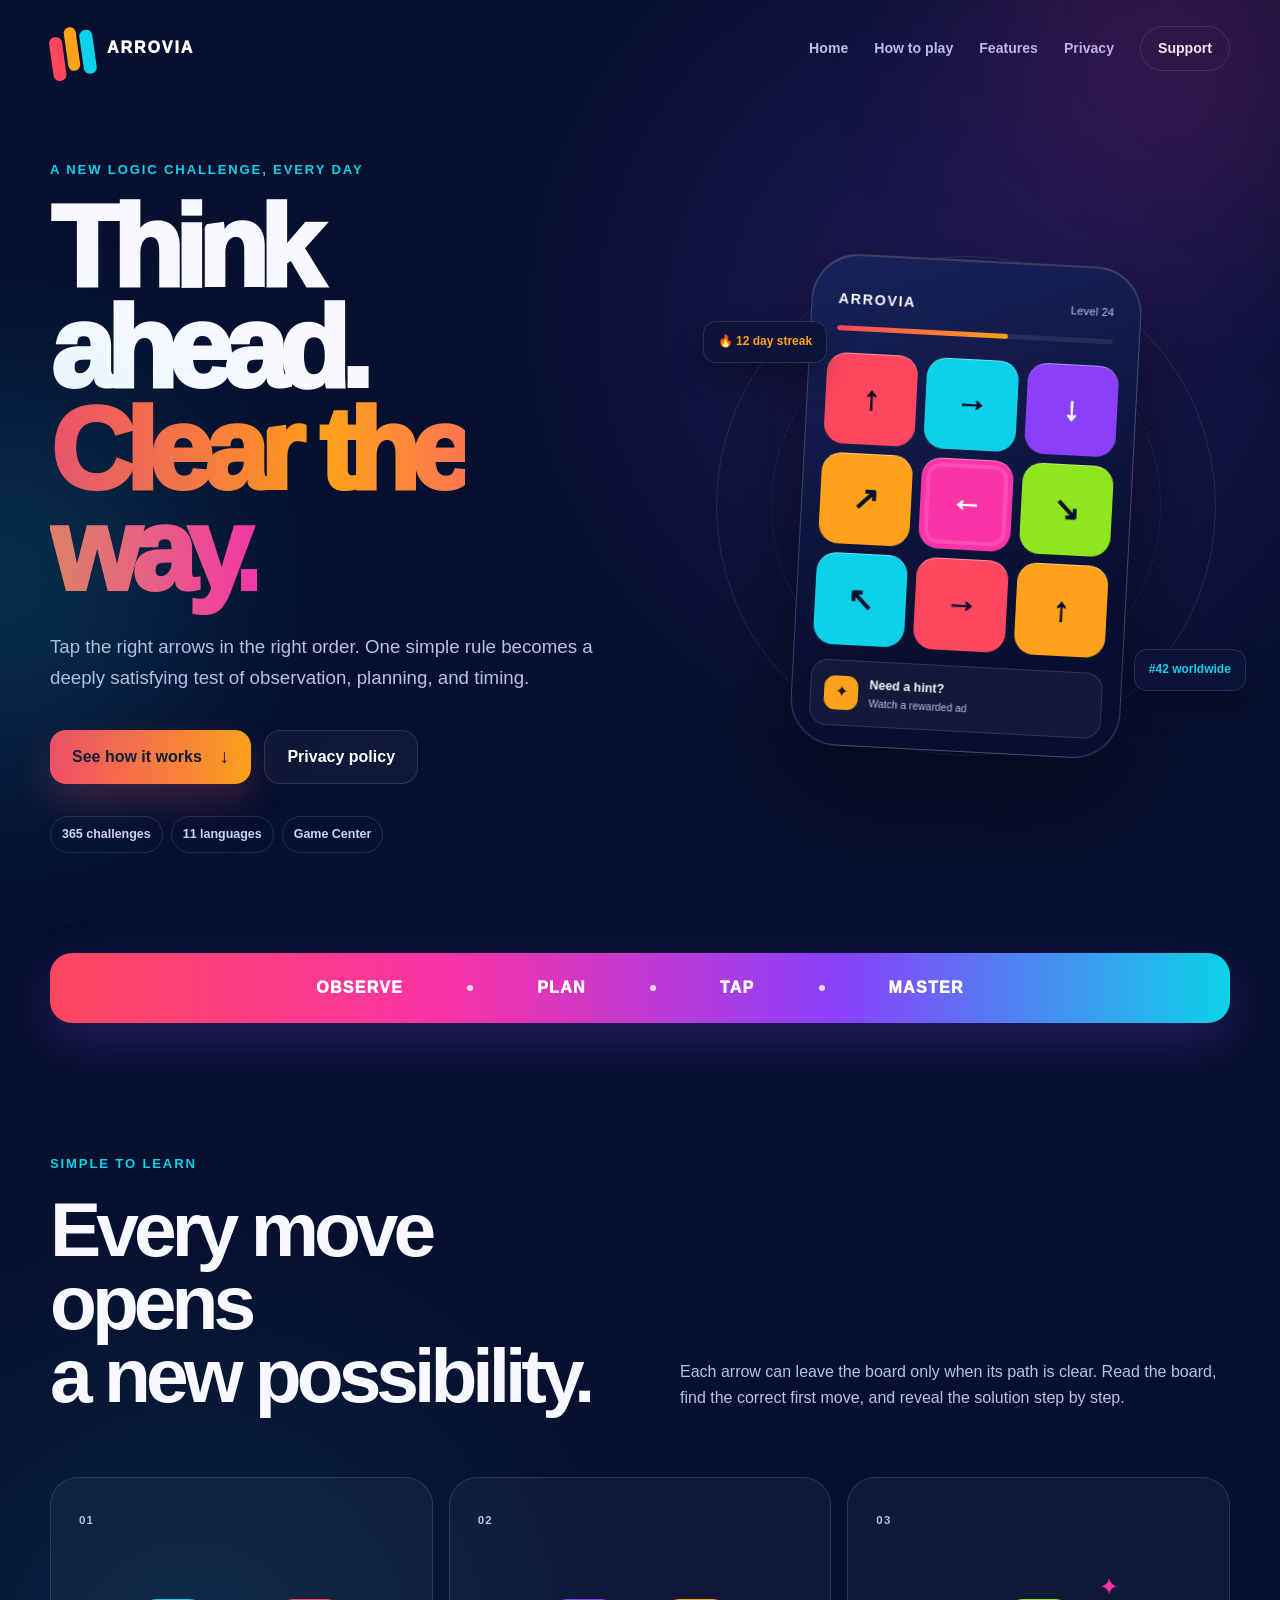
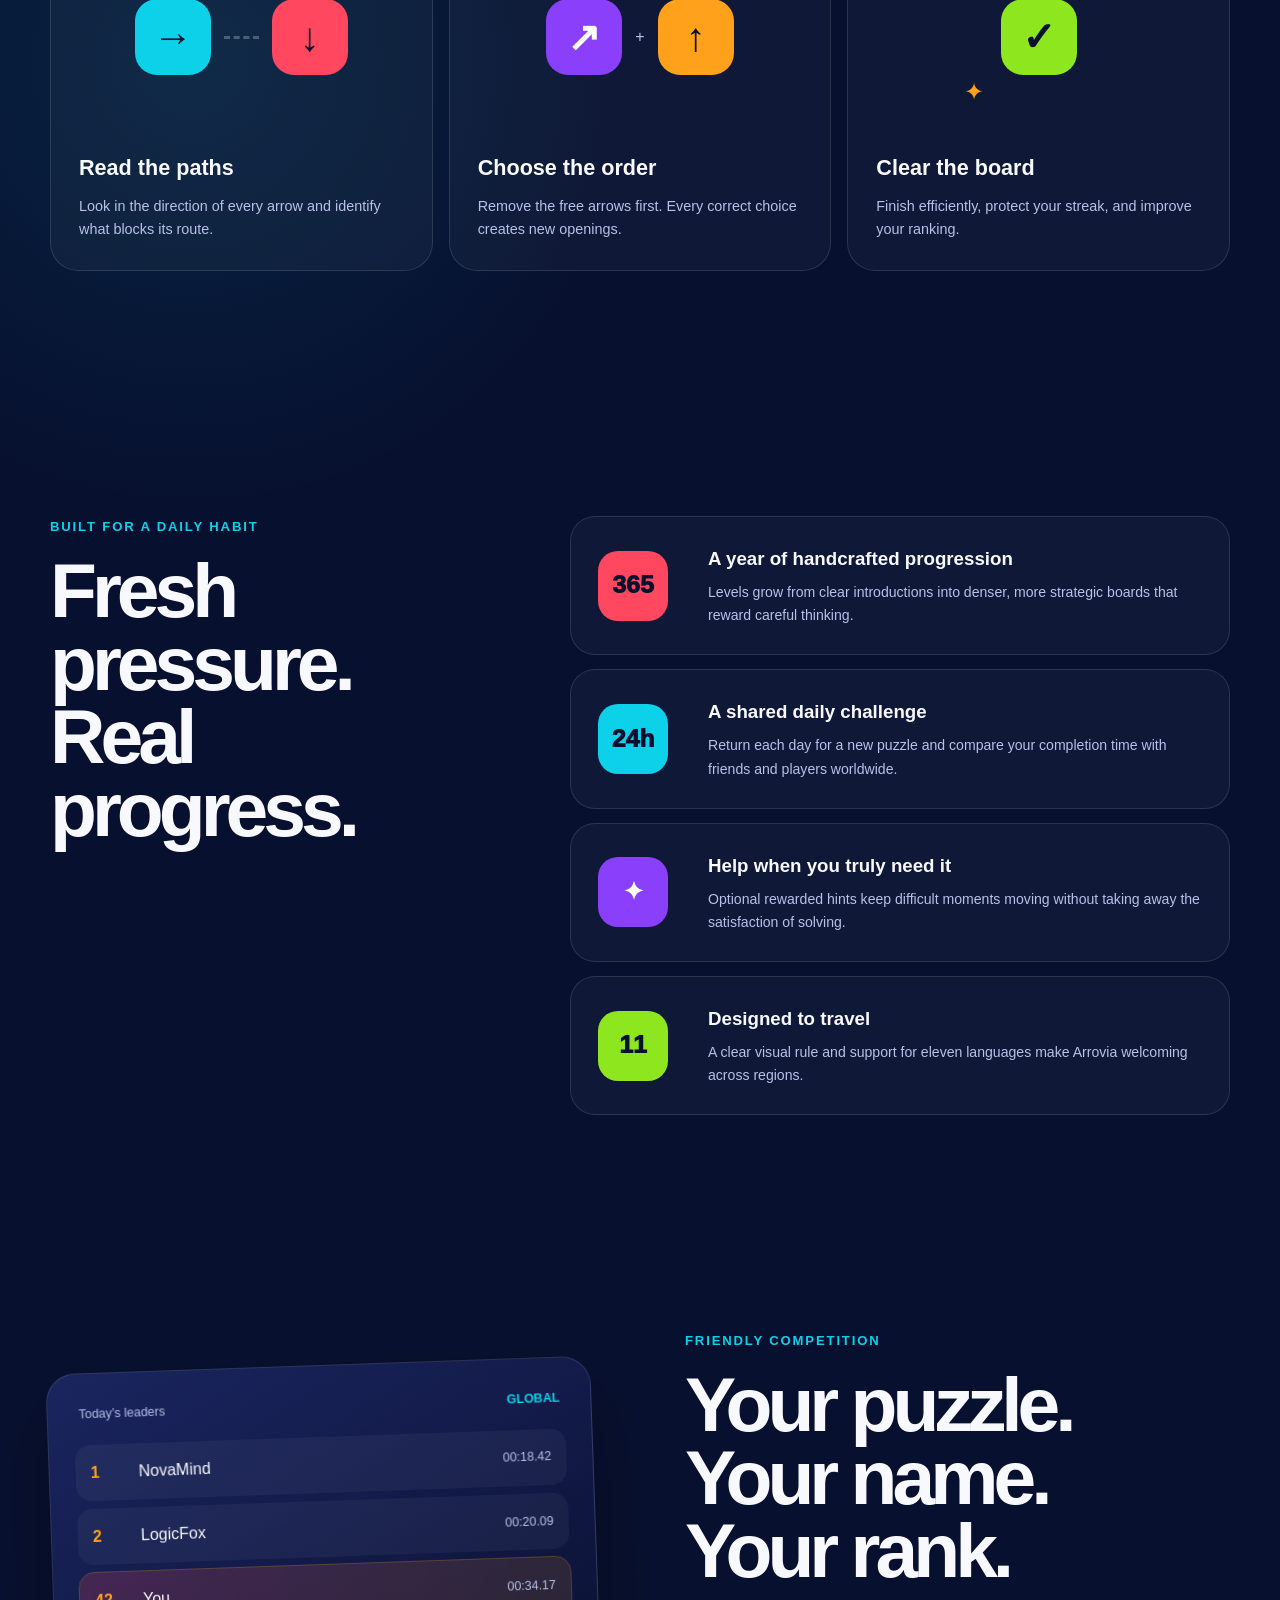
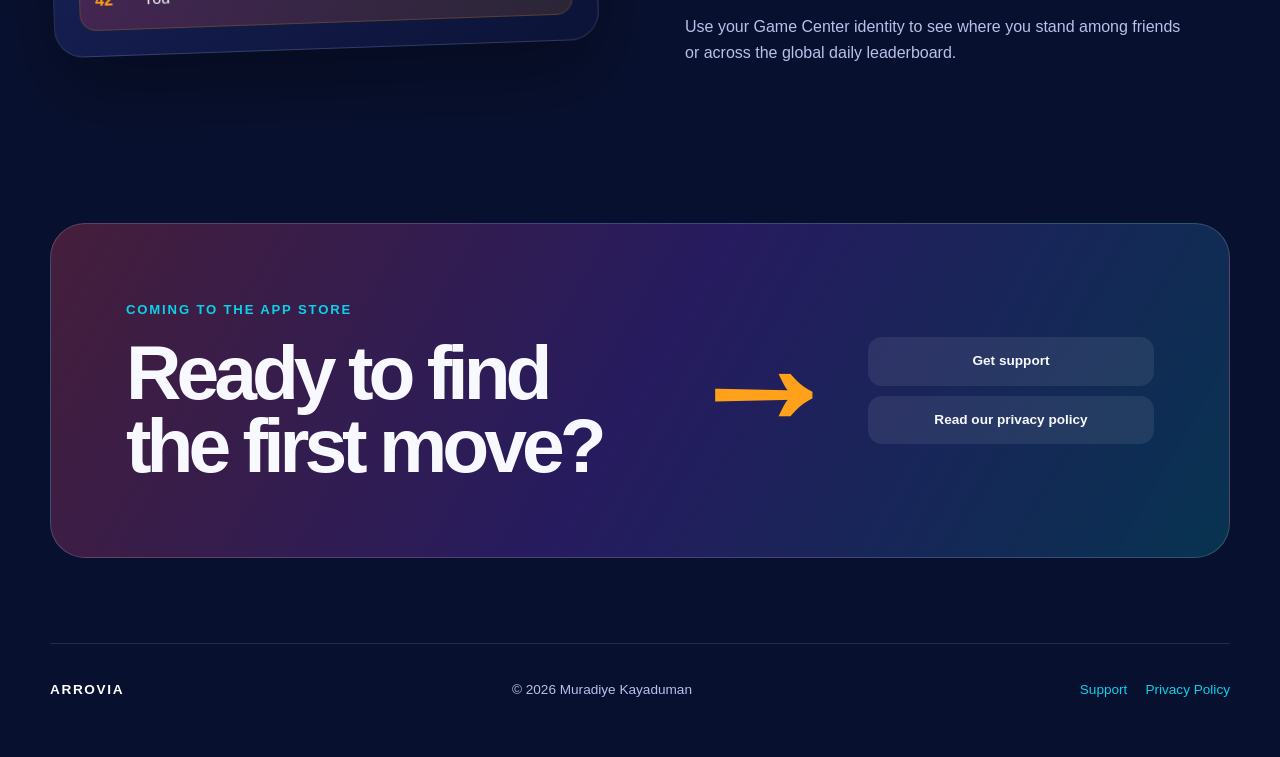
==== commit 47dafd53: "Add files via upload" ====
--- a/index.html
+++ b/index.html
@@ -21,8 +21,9 @@
       <span>ARROVIA</span>
     </a>
     <nav class="landing-nav" aria-label="Main navigation">
-      <a href="#how">How to play</a>
-      <a href="#features">Features</a>
+      <a class="home-link" href="index.html">Home</a>
+      <a class="section-link" href="#how">How to play</a>
+      <a class="section-link" href="#features">Features</a>
       <a href="privacy.html">Privacy</a>
       <a class="nav-button" href="support.html">Support</a>
     </nav>
--- a/styles.css
+++ b/styles.css
@@ -171,6 +171,9 @@
 .landing-nav a { color: var(--muted); text-decoration: none; font-size: .88rem; font-weight: 750; }
 .landing-nav a:hover { color: white; }
 .landing-nav .nav-button { padding: 10px 17px; border: 1px solid var(--line); border-radius: 999px; color: white; }
+.landing-nav .current-link { color: white; }
+.landing-nav a:not(.nav-button).current-link { position: relative; }
+.landing-nav a:not(.nav-button).current-link::after { content: ""; position: absolute; left: 0; right: 0; bottom: -9px; height: 2px; border-radius: 99px; background: linear-gradient(90deg, var(--coral), var(--orange)); }
 
 .launch-hero { min-height: 720px; padding: 62px 0 100px; display: grid; grid-template-columns: 1.05fr .95fr; gap: 70px; align-items: center; }
 .launch-copy > p:not(.eyebrow) { max-width: 670px; margin: 30px 0 0; color: var(--muted); font-size: 1.17rem; }
@@ -243,7 +246,8 @@
 .cta-links { display: grid; gap: 10px; }.cta-links a { padding: 13px 16px; border-radius: 14px; background: rgba(255,255,255,.08); text-decoration: none; text-align: center; font-weight: 850; font-size: .85rem; }
 
 @media (max-width: 900px) {
-  .landing-nav a:not(.nav-button) { display: none; }
+  .landing-nav .section-link { display: none; }
+  .landing-nav { gap: 14px; }
   .launch-hero, .feature-section, .leaderboard-section { grid-template-columns: 1fr; }
   .feature-intro { position: static; }
   .section-title { grid-template-columns: 1fr; }
@@ -254,7 +258,13 @@
 }
 
 @media (max-width: 560px) {
-  .landing-nav .nav-button { padding: 8px 12px; font-size: .78rem; }
+  .site-header { flex-wrap: wrap; row-gap: 18px; }
+  .brand { font-size: .82rem; gap: 8px; }
+  .brand-mark { width: 34px; height: 34px; }
+  .landing-nav { width: 100%; justify-content: space-between; gap: 7px; padding-top: 13px; border-top: 1px solid var(--line); }
+  .landing-nav .section-link { display: inline; }
+  .landing-nav a { font-size: .67rem; }
+  .landing-nav .nav-button { padding: 7px 9px; font-size: .67rem; }
   .launch-hero { padding-top: 50px; }
   .phone-scene { min-height: 480px; }
   .orbit-one { width: 360px; height: 360px; }.orbit-two { width: 300px; height: 300px; }
